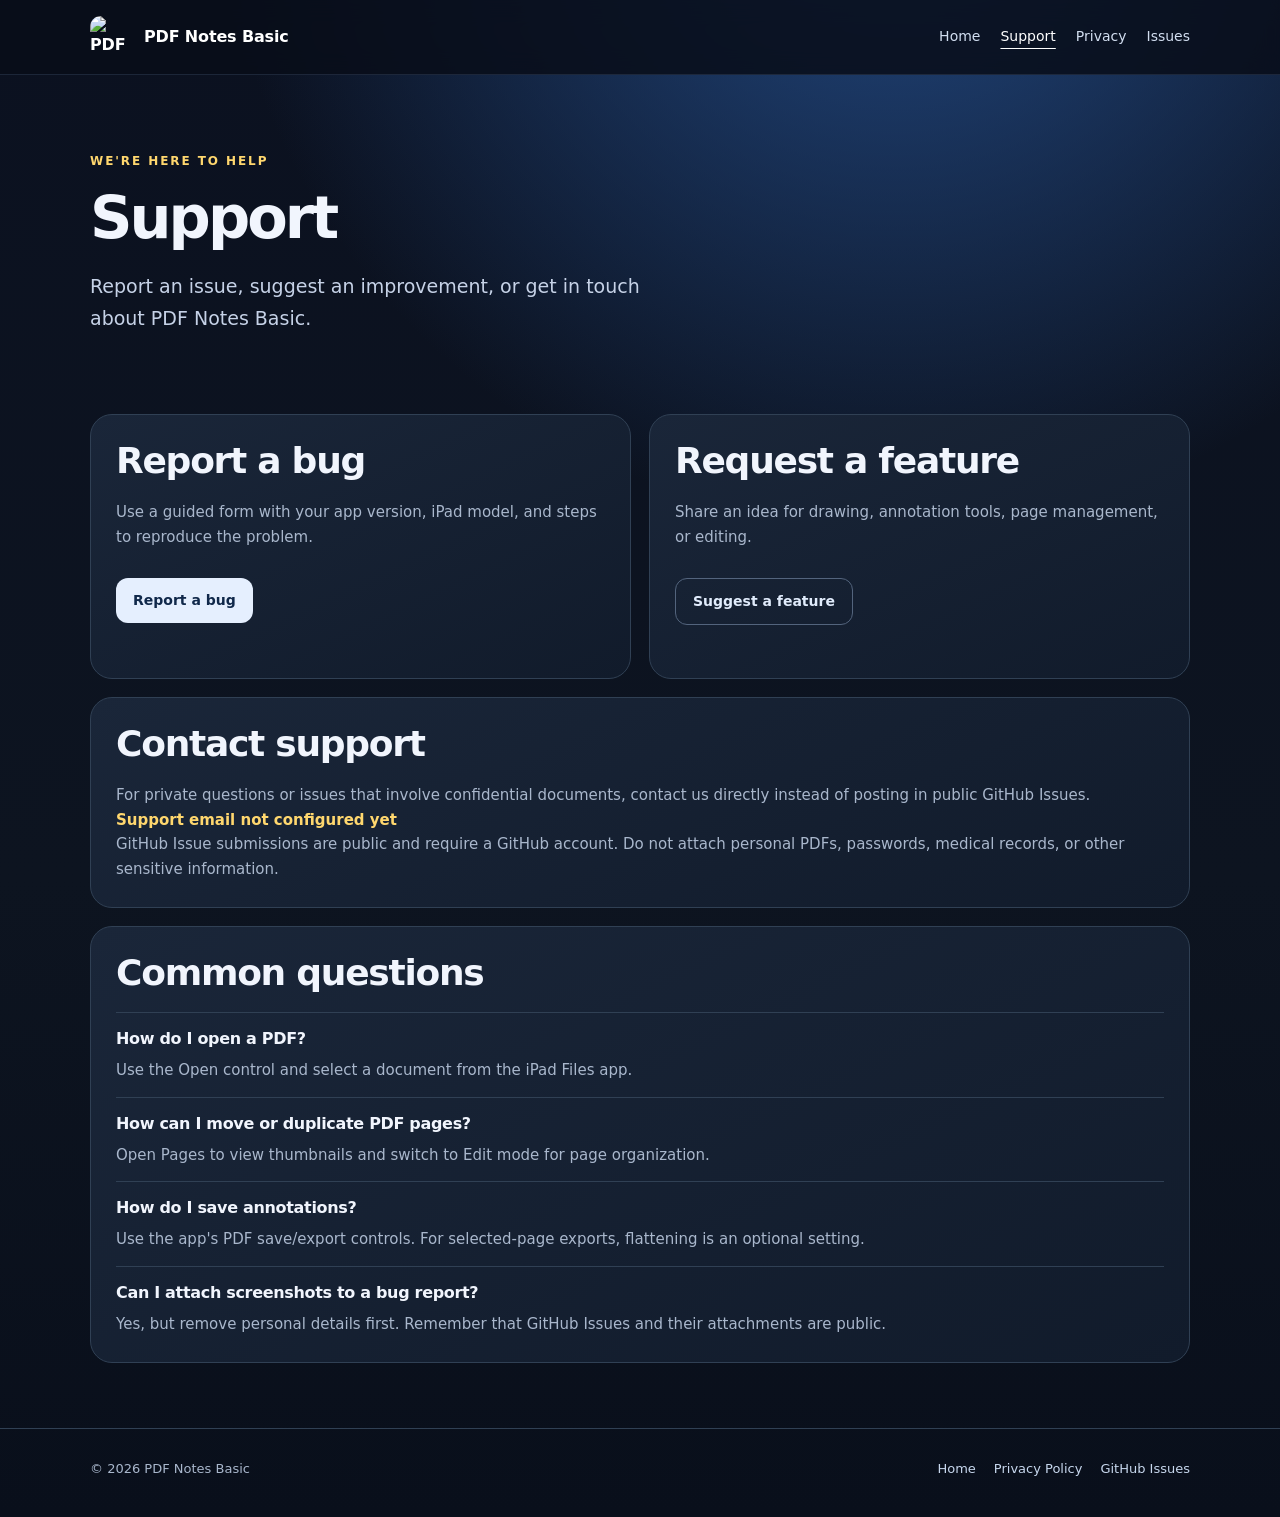
==== support.html @ 21345464 "Add files via upload" ====
<!doctype html><html lang="en"><head>
<meta charset="utf-8"><meta name="viewport" content="width=device-width,initial-scale=1">
<title>Support — PDF Notes Basic</title><meta name="description" content="Contact support, report bugs, and request features for PDF Notes Basic on iPad."><link rel="icon" href="assets/icon-180.png" type="image/png"><link rel="stylesheet" href="styles.css">
</head><body>
<header class="site-header"><div class="wrapper header-inner"><a class="brand" href="index.html"><img src="assets/icon-180.png" alt="PDF Notes Basic icon">PDF Notes Basic</a><nav class="nav" aria-label="Main navigation"><a href="index.html">Home</a><a href="support.html" aria-current="page">Support</a><a href="privacy.html">Privacy</a><a data-github-link="/issues" href="#">Issues</a></nav></div></header>
<main class="wrapper"><section class="inner-hero"><span class="eyebrow">We're here to help</span><h1>Support</h1><p class="lead">Report an issue, suggest an improvement, or get in touch about PDF Notes Basic.</p></section>
<div class="content-grid"><article class="panel"><h2>Report a bug</h2><p>Use a guided form with your app version, iPad model, and steps to reproduce the problem.</p><div class="cta-row"><a class="button" data-github-link="/issues/new?template=bug_report.yml" href="#">Report a bug</a></div></article>
<article class="panel"><h2>Request a feature</h2><p>Share an idea for drawing, annotation tools, page management, or editing.</p><div class="cta-row"><a class="button button-outline" data-github-link="/issues/new?template=feature_request.yml" href="#">Suggest a feature</a></div></article>
<article class="panel full-span"><h2>Contact support</h2><p>For private questions or issues that involve confidential documents, contact us directly instead of posting in public GitHub Issues.</p><p><a data-support-email href="#">Support email not configured yet</a></p><p class="small muted">GitHub Issue submissions are public and require a GitHub account. Do not attach personal PDFs, passwords, medical records, or other sensitive information.</p></article>
<article class="panel full-span"><h2>Common questions</h2>
<div class="faq"><h3>How do I open a PDF?</h3><p>Use the Open control and select a document from the iPad Files app.</p></div>
<div class="faq"><h3>How can I move or duplicate PDF pages?</h3><p>Open Pages to view thumbnails and switch to Edit mode for page organization.</p></div>
<div class="faq"><h3>How do I save annotations?</h3><p>Use the app's PDF save/export controls. For selected-page exports, flattening is an optional setting.</p></div>
<div class="faq"><h3>Can I attach screenshots to a bug report?</h3><p>Yes, but remove personal details first. Remember that GitHub Issues and their attachments are public.</p></div>
</article></div></main>
<footer class="footer"><div class="wrapper footer-inner"><span>© <span data-year>2026</span> PDF Notes Basic</span><div class="footer-links"><a href="index.html">Home</a><a href="privacy.html">Privacy Policy</a><a data-github-link="/issues" href="#">GitHub Issues</a></div></div></footer>
<script src="site-config.js"></script><script src="site.js"></script></body></html>
---- styles.css ----
:root{color-scheme:dark;--bg:#090e19;--surface:#121a2a;--surface2:#1a2639;--text:#f1f5fd;--muted:#a9b7cc;--line:#304054;--blue:#70aafc;--gold:#ffd76e;--radius:22px}
*{box-sizing:border-box}html{scroll-behavior:smooth}body{margin:0;background:radial-gradient(circle at 70% -10%,#234b86 0,transparent 36%),linear-gradient(180deg,#0b1120,#0d1420 58%,#090f1b);font-family:-apple-system,BlinkMacSystemFont,"Segoe UI",system-ui,sans-serif;color:var(--text);line-height:1.65}a{color:var(--blue)}a:hover{color:#b3d3ff}a:focus-visible,button:focus-visible{outline:3px solid var(--gold);outline-offset:3px}img{display:block;max-width:100%}.wrapper{width:min(1100px,calc(100% - 44px));margin:0 auto}.site-header{border-bottom:1px solid #33415b7a;background:#090e19d9;backdrop-filter:blur(12px);position:sticky;top:0;z-index:5}.header-inner{min-height:74px;display:flex;align-items:center;justify-content:space-between;gap:20px}.brand{display:flex;align-items:center;gap:12px;color:white;font-weight:760;letter-spacing:-.01em;text-decoration:none}.brand img{width:42px;height:42px;object-fit:cover;border-radius:11px}.nav{display:flex;gap:20px;align-items:center}.nav a{font-size:14px;color:#d2def0;text-decoration:none}.nav a:hover,.nav a[aria-current="page"]{color:white;text-decoration:underline;text-underline-offset:7px}.hero{padding:78px 0 65px;display:grid;grid-template-columns:1.2fr .8fr;gap:56px;align-items:center}.eyebrow{font-size:12px;letter-spacing:.16em;text-transform:uppercase;font-weight:750;color:var(--gold)}h1{font-size:clamp(42px,6vw,72px);line-height:1.05;letter-spacing:-.05em;margin:14px 0 22px}h2{font-size:clamp(24px,3vw,36px);letter-spacing:-.035em;line-height:1.17;margin:0 0 18px}h3{font-size:19px;letter-spacing:-.02em;line-height:1.25;margin:0 0 9px}p{margin:0 0 20px}.lead{font-size:19px;color:#c6d2e7;max-width:600px}.buttons{display:flex;gap:11px;flex-wrap:wrap}.button{display:inline-flex;justify-content:center;align-items:center;gap:8px;min-height:45px;border-radius:12px;padding:11px 17px;font-size:14px;font-weight:700;text-decoration:none;background:#e5effe;color:#10284a}.button:hover{color:#061e40;background:white}.button-outline{background:transparent;border:1px solid #53647d;color:#e1ecfc}.button-outline:hover{background:#19263d;color:white}.button-gold{background:var(--gold);color:#16202e}.button-gold:hover{background:#ffe89b;color:#141c2b}.hero-icon-wrap{width:min(100%,370px);margin:auto;position:relative}.hero-icon-wrap:before{content:"";position:absolute;inset:16% -10%;filter:blur(55px);background:#3777d16b;z-index:-1}.hero-icon{border-radius:26%;box-shadow:0 32px 80px #0009,0 0 0 1px #ffffff38}.section{padding:56px 0}.section-intro{max-width:730px;color:var(--muted)}.feature-grid{display:grid;grid-template-columns:repeat(3,minmax(0,1fr));gap:16px;margin-top:28px}.feature-card,.panel{background:linear-gradient(155deg,#1a2639,#111b2b);border:1px solid var(--line);border-radius:var(--radius);padding:25px}.feature-card .symbol{font-size:26px;display:block;margin-bottom:12px}.feature-card p,.panel p{color:var(--muted);font-size:15px;margin-bottom:0}.divider{border-top:1px solid var(--line)}.visual-grid{display:grid;grid-template-columns:1.05fr .95fr;gap:32px;align-items:center}.mock-app{background:#121723;padding:12px;border-radius:24px;border:1px solid #3b4862;box-shadow:0 24px 50px #0007}.mock-toolbar{height:39px;border-radius:9px;background:#202838;display:flex;align-items:center;gap:6px;padding:6px;overflow:hidden}.mock-toolbar span{font-size:11px;border-radius:7px;background:#323d50;padding:2px 9px;white-space:nowrap}.mock-toolbar span.active{background:#7684a5;color:#0a1527}.mock-screen{display:grid;place-items:center;background:#111722;min-height:270px;padding:16px}.mock-paper{width:70%;aspect-ratio:3/4;background:#fff;border-radius:2px;padding:19px;box-shadow:0 7px 23px #0005}.mock-line{height:5px;margin-bottom:12px;border-radius:8px;background:#c5ced9}.mock-line.small{width:61%}.mock-line.medium{width:82%}.mock-graph{height:85px;border-left:1px solid #d3dbe6;border-bottom:1px solid #d3dbe6;margin:20px 10px 15px;position:relative}.mock-graph svg{width:100%;height:100%}.mock-pencil{height:34px;margin-top:20px;border-bottom:3px solid #376fe5;transform:rotate(-7deg);width:65%;border-radius:40%}.check-list{padding-left:20px;color:#cad8ed}.check-list li{margin:9px 0}.inner-hero{padding:72px 0 28px;max-width:760px}.inner-hero h1{font-size:clamp(38px,5vw,59px)}.content-grid{display:grid;grid-template-columns:1fr 1fr;gap:18px;margin:32px 0 65px}.full-span{grid-column:1/-1}.notice{padding:17px 21px;border-radius:14px;border:1px solid #c99c4696;background:#62451529;color:#ffdf9b;font-size:14px}.notice strong{color:#ffecc3}.faq{padding-top:16px;border-top:1px solid var(--line);margin-top:14px}.faq h3{font-size:16px}.policy{max-width:830px;padding:2px 0 72px}.policy h2{font-size:23px;margin-top:38px}.policy p,.policy li{color:#c1cee1}.policy ul{padding-left:23px}.footer{border-top:1px solid var(--line);padding:29px 0 38px;color:var(--muted);font-size:13px}.footer-inner{display:flex;justify-content:space-between;gap:22px;flex-wrap:wrap}.footer-links{display:flex;gap:18px;flex-wrap:wrap}.footer a{color:#c7d7ed;text-decoration:none}.footer a:hover{text-decoration:underline}.disabled-link{opacity:.55;pointer-events:none}.needs-setup{color:var(--gold);text-decoration:none;font-weight:700}.muted{color:var(--muted)}.small{font-size:13px}.tag{color:#d3e4ff;background:#274264;border:1px solid #38608a;border-radius:999px;padding:4px 10px;display:inline-block;font-size:12px;font-weight:700}.privacy-risk{background:#402e222b;border:1px solid #bd985c;border-radius:14px;padding:22px;margin:18px 0}.cta-row{display:flex;flex-wrap:wrap;align-items:center;gap:16px;margin:28px 0}
@media(max-width:760px){.hero,.visual-grid{grid-template-columns:1fr;gap:25px}.hero{padding:46px 0}.hero-icon-wrap{width:min(64%,290px)}.feature-grid{grid-template-columns:1fr 1fr}.content-grid{grid-template-columns:1fr}.full-span{grid-column:auto}.nav{gap:11px}.nav a{font-size:12px}.brand{font-size:14px}.wrapper{width:min(1100px,calc(100% - 30px))}}@media(max-width:480px){.feature-grid{grid-template-columns:1fr}.header-inner{flex-wrap:wrap;justify-content:center;padding:12px 0}.nav{width:100%;justify-content:center}.hero h1{font-size:42px}.mock-screen{min-height:210px}.section{padding:39px 0}}
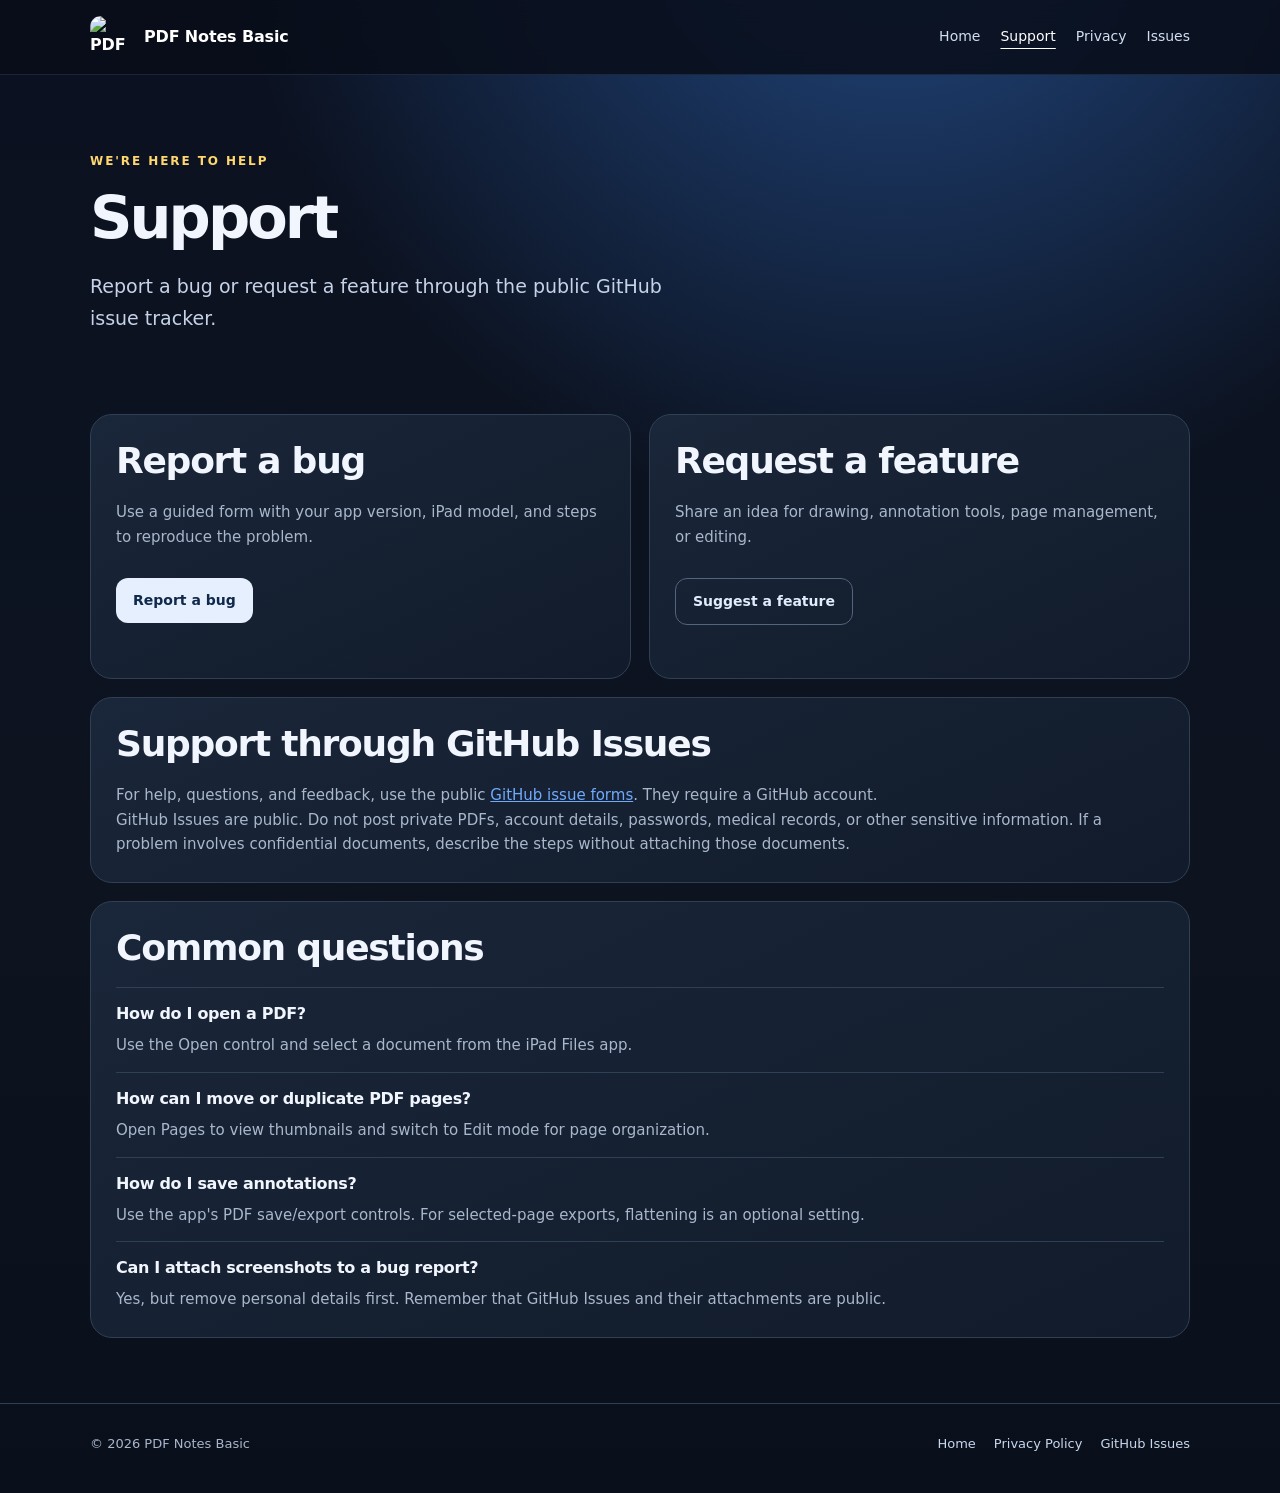
==== commit 4166f69d: "Add files via upload" ====
--- a/support.html
+++ b/support.html
@@ -1,17 +1,21 @@
-<!doctype html><html lang="en"><head>
-<meta charset="utf-8"><meta name="viewport" content="width=device-width,initial-scale=1">
-<title>Support — PDF Notes Basic</title><meta name="description" content="Contact support, report bugs, and request features for PDF Notes Basic on iPad."><link rel="icon" href="assets/icon-180.png" type="image/png"><link rel="stylesheet" href="styles.css">
+<!doctype html>
+
+<html lang="en"><head>
+<meta charset="utf-8"/><meta content="width=device-width,initial-scale=1" name="viewport"/>
+<title>Support — PDF Notes Basic</title><meta content="Support for PDF Notes Basic: report bugs and request features using public GitHub Issues." name="description"/><link href="assets/icon-180.png" rel="icon" type="image/png"/><link href="styles.css" rel="stylesheet"/>
 </head><body>
-<header class="site-header"><div class="wrapper header-inner"><a class="brand" href="index.html"><img src="assets/icon-180.png" alt="PDF Notes Basic icon">PDF Notes Basic</a><nav class="nav" aria-label="Main navigation"><a href="index.html">Home</a><a href="support.html" aria-current="page">Support</a><a href="privacy.html">Privacy</a><a data-github-link="/issues" href="#">Issues</a></nav></div></header>
-<main class="wrapper"><section class="inner-hero"><span class="eyebrow">We're here to help</span><h1>Support</h1><p class="lead">Report an issue, suggest an improvement, or get in touch about PDF Notes Basic.</p></section>
+<header class="site-header"><div class="wrapper header-inner"><a class="brand" href="index.html"><img alt="PDF Notes Basic icon" src="assets/icon-180.png"/>PDF Notes Basic</a><nav aria-label="Main navigation" class="nav"><a href="index.html">Home</a><a aria-current="page" href="support.html">Support</a><a href="privacy.html">Privacy</a><a data-github-link="/issues" href="#">Issues</a></nav></div></header>
+<main class="wrapper"><section class="inner-hero"><span class="eyebrow">We're here to help</span><h1>Support</h1><p class="lead">Report a bug or request a feature through the public GitHub issue tracker.</p></section>
 <div class="content-grid"><article class="panel"><h2>Report a bug</h2><p>Use a guided form with your app version, iPad model, and steps to reproduce the problem.</p><div class="cta-row"><a class="button" data-github-link="/issues/new?template=bug_report.yml" href="#">Report a bug</a></div></article>
 <article class="panel"><h2>Request a feature</h2><p>Share an idea for drawing, annotation tools, page management, or editing.</p><div class="cta-row"><a class="button button-outline" data-github-link="/issues/new?template=feature_request.yml" href="#">Suggest a feature</a></div></article>
-<article class="panel full-span"><h2>Contact support</h2><p>For private questions or issues that involve confidential documents, contact us directly instead of posting in public GitHub Issues.</p><p><a data-support-email href="#">Support email not configured yet</a></p><p class="small muted">GitHub Issue submissions are public and require a GitHub account. Do not attach personal PDFs, passwords, medical records, or other sensitive information.</p></article>
+<article class="panel full-span"><h2>Support through GitHub Issues</h2>
+<p>For help, questions, and feedback, use the public <a href="https://github.com/sheroytata/PDFNotesBasic/issues/new/choose">GitHub issue forms</a>. They require a GitHub account.</p>
+<p class="small muted">GitHub Issues are public. Do not post private PDFs, account details, passwords, medical records, or other sensitive information. If a problem involves confidential documents, describe the steps without attaching those documents.</p></article>
 <article class="panel full-span"><h2>Common questions</h2>
 <div class="faq"><h3>How do I open a PDF?</h3><p>Use the Open control and select a document from the iPad Files app.</p></div>
 <div class="faq"><h3>How can I move or duplicate PDF pages?</h3><p>Open Pages to view thumbnails and switch to Edit mode for page organization.</p></div>
 <div class="faq"><h3>How do I save annotations?</h3><p>Use the app's PDF save/export controls. For selected-page exports, flattening is an optional setting.</p></div>
 <div class="faq"><h3>Can I attach screenshots to a bug report?</h3><p>Yes, but remove personal details first. Remember that GitHub Issues and their attachments are public.</p></div>
 </article></div></main>
-<footer class="footer"><div class="wrapper footer-inner"><span>© <span data-year>2026</span> PDF Notes Basic</span><div class="footer-links"><a href="index.html">Home</a><a href="privacy.html">Privacy Policy</a><a data-github-link="/issues" href="#">GitHub Issues</a></div></div></footer>
+<footer class="footer"><div class="wrapper footer-inner"><span>© <span data-year="">2026</span> PDF Notes Basic</span><div class="footer-links"><a href="index.html">Home</a><a href="privacy.html">Privacy Policy</a><a data-github-link="/issues" href="#">GitHub Issues</a></div></div></footer>
 <script src="site-config.js"></script><script src="site.js"></script></body></html>
